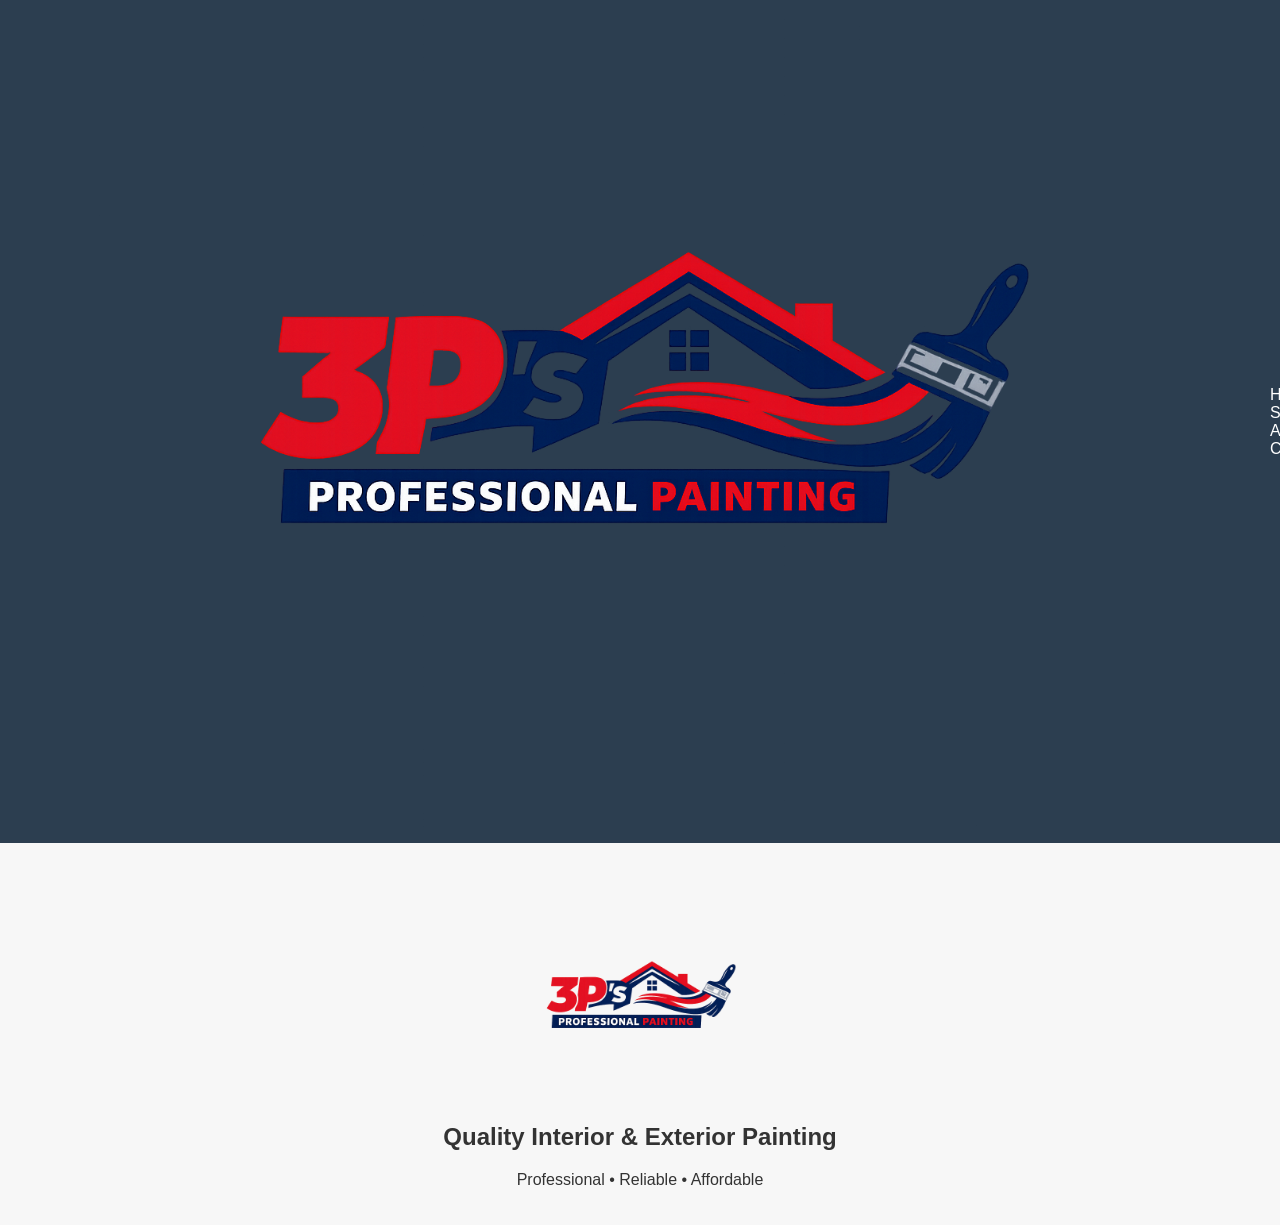
==== index.html @ cff3972e "initial commit" ====
<!DOCTYPE html>
<html lang="en">
<head>
    <meta charset="UTF-8">
    <meta name="viewport" content="width=device-width, initial-scale=1.0">
    <title>3P's Professional Painting</title>
    <link rel="stylesheet" href="style.css">
</head>
<body>

<header class="navbar">
  <img src="images/3ps-logo.png" class="nav-logo" alt="3P's logo">
  <nav>
    <a href="index.html">Home</a>
    <a href="services.html">Services</a>
    <a href="about.html">About</a>
    <a href="contact.html">Contact</a>
  </nav>
</header>

    <div class="container fade-in">
        <section class="hero">
            <img src="images/3ps-logo.png" class="hero-img" alt="3P's Professional Painting logo">
            <h2>Quality Interior & Exterior Painting</h2>
            <p>Professional • Reliable • Affordable</p>
        </section>
    </div>

    <script src="script.js"></script>
</body>
</html>
---- style.css ----
body {
  margin: 0;
  font-family: "Poppins", sans-serif;
  background: #f7f7f7;
  color: #333;
}

img {
  max-width: 100%;
  height: auto;
}

html, body {
  width: 100%;
  max-width: 100%;
  overflow-x: hidden;
}

.navbar {
  display: flex;
  justify-content: space-between;
  align-items: center;
  padding: 15px 30px;
  background: #2c3e50;
  color: white;
}

.logo {
  font-size: 1.4rem;
  font-weight: 700;
}

.navbar a {
  color: white;
  margin-left: 20px;
  text-decoration: none;
  font-weight: 500;
}

.navbar a:hover,
.navbar a.active {
  text-decoration: underline;
}

.container {
  max-width: 900px;
  width: 100%;
  margin: auto;
  padding: 20px;
}

.hero {
  text-align: center;
  margin-top: 40px;
}

.hero-img {
  width: 100%;
  max-width: 300px;
  height: auto;
  display: block;
  margin: 0 auto 20px;
}

.cta-btn {
  display: inline-block;
  background: #e74c3c;
  color: white;
  padding: 12px 25px;
  border-radius: 8px;
  text-decoration: none;
  font-weight: 600;
  margin-top: 15px;
}

.cta-btn:hover {
  background: #c0392b;
}

/* ------------------------------
   SERVICES PAGE
--------------------------------*/
.services-header {
  text-align: center;
  margin-bottom: 30px;
}

.services-header h2 {
  font-size: 2rem;
  color: #2c3e50;
}

.services-header p {
  color: #555;
  margin-top: 5px;
}

.services-grid {
  display: grid;
  grid-template-columns: 1fr 1fr;
  gap: 25px;
}

.service-card {
  background: white;
  padding: 20px;
  border-radius: 12px;
  box-shadow: 0 4px 12px rgba(0,0,0,0.08);
  transition: transform 0.2s ease, box-shadow 0.2s ease;
}

.service-card h3 {
  margin-top: 0;
  color: #e74c3c;
}

.service-card:hover {
  transform: translateY(-5px);
  box-shadow: 0 6px 18px rgba(0,0,0,0.12);
}

.fade-in {
  opacity: 0;
  animation: fadeIn 1.5s ease-in forwards;
}

@keyframes fadeIn {
  from { opacity: 0; }
  to { opacity: 1; }
}

@media (max-width: 768px) {
  .services-grid {
    grid-template-columns: 1fr;
  }

  .navbar {
    flex-direction: column;
    text-align: center;
  }

  .navbar nav a {
    margin: 10px;
    display: inline-block;
  }

  .nav-logo {
  height: 50px;
}

/* About Page */
.about-section {
  text-align: center;
  padding-top: 30px;
}

.about-logo {
  width: 100%;
  max-width: 220px;
  margin-bottom: 20px;
  display: block;
  margin-left: auto;
  margin-right: auto;
}

.about-section h2 {
  font-size: 2rem;
  color: #2c3e50;
  margin-bottom: 10px;
}

.about-section p {
  font-size: 1rem;
  line-height: 1.6;
  color: #555;
  margin-bottom: 15px;
}

/* Contact Page */
.contact-header {
  text-align: center;
  margin-bottom: 20px;
}

.contact-header h2 {
  font-size: 2rem;
  color: #2c3e50;
}

.contact-info {
  text-align: center;
  margin-bottom: 30px;
  color: #555;
}

.contact-info p {
  margin: 8px 0;
}

.contact-form-section {
  background: white;
  padding: 25px;
  border-radius: 12px;
  box-shadow: 0 4px 12px rgba(0,0,0,0.08);
}

.contact-form-section h3 {
  text-align: center;
  margin-bottom: 20px;
  color: #2c3e50;
}

.contact-form {
  display: flex;
  flex-direction: column;
  gap: 15px;
}

.contact-form input,
.contact-form textarea {
  padding: 12px;
  border: 1px solid #ccc;
  border-radius: 8px;
  font-size: 1rem;
  font-family: inherit;
}

.contact-form button {
  width: 100%;
}
}
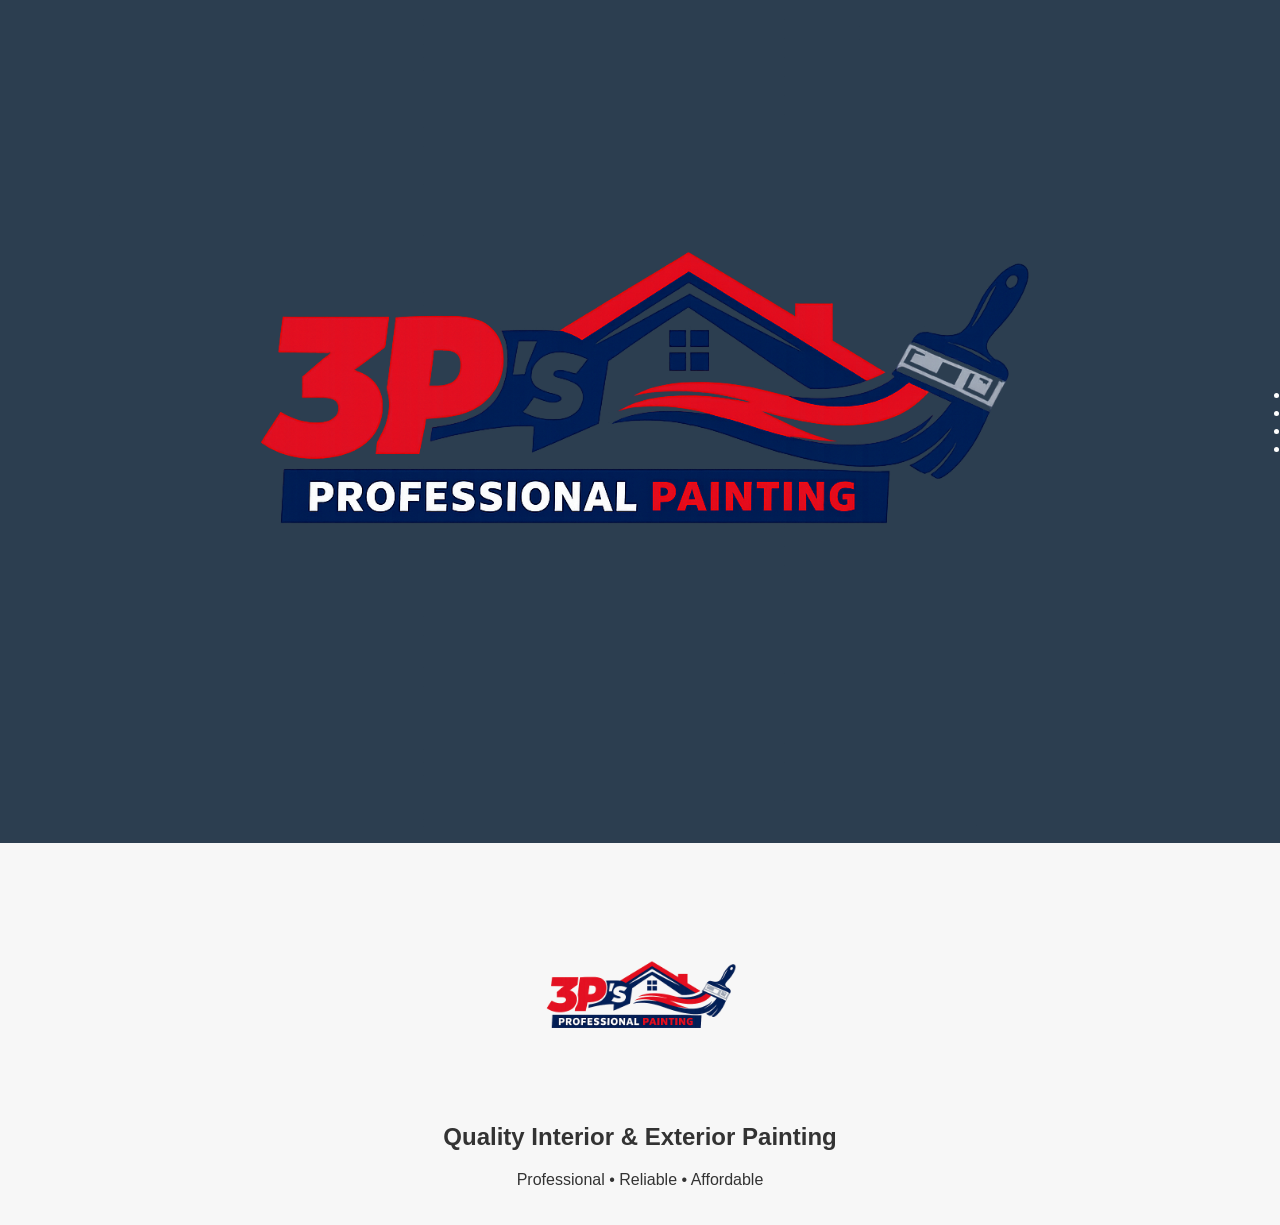
==== commit c40b561b: "minor changes" ====
--- a/index.html
+++ b/index.html
@@ -8,24 +8,27 @@
 </head>
 <body>
 
-<header class="navbar">
-  <img src="images/3ps-logo.png" class="nav-logo" alt="3P's logo">
-  <nav>
-    <a href="index.html">Home</a>
-    <a href="services.html">Services</a>
-    <a href="about.html">About</a>
-    <a href="contact.html">Contact</a>
-  </nav>
-</header>
+<!-- NAVBAR -->
+<nav class="navbar">
+    <img src="images/3ps-logo.png" class="nav-logo" alt="3P's logo">
 
-    <div class="container fade-in">
-        <section class="hero">
-            <img src="images/3ps-logo.png" class="hero-img" alt="3P's Professional Painting logo">
-            <h2>Quality Interior & Exterior Painting</h2>
-            <p>Professional • Reliable • Affordable</p>
-        </section>
-    </div>
+    <ul class="nav-links">
+        <li><a href="index.html">Home</a></li>
+        <li><a href="services.html">Services</a></li>
+        <li><a href="about.html">About</a></li>
+        <li><a href="contact.html">Contact</a></li>
+    </ul>
+</nav>
 
-    <script src="script.js"></script>
+<!-- HERO SECTION -->
+<div class="container fade-in">
+    <section class="hero">
+        <img src="images/3ps-logo.png" class="hero-img" alt="3P's Professional Painting logo">
+        <h2>Quality Interior & Exterior Painting</h2>
+        <p>Professional • Reliable • Affordable</p>
+    </section>
+</div>
+
+<script src="script.js"></script>
 </body>
 </html>
--- a/style.css
+++ b/style.css
@@ -134,18 +134,41 @@
     grid-template-columns: 1fr;
   }
 
-  .navbar {
-    flex-direction: column;
-    text-align: center;
-  }
+.navbar {
+  display: flex;
+  justify-content: space-between;
+  align-items: center;
+  padding: 15px 30px;
+  background-color: var(--navy);
+}
 
   .navbar nav a {
     margin: 10px;
     display: inline-block;
   }
 
-  .nav-logo {
+.nav-logo {
   height: 50px;
+  width: auto;
+  object-fit: contain;
+}
+
+/* NAV LINKS */
+.nav-links {
+    list-style: none;
+    display: flex;
+    gap: 25px;
+}
+
+.nav-links a {
+    color: white;
+    text-decoration: none;
+    font-weight: 500;
+    font-size: 1.1rem;
+}
+
+.nav-links a:hover {
+    color: var(--red);
 }
 
 /* About Page */
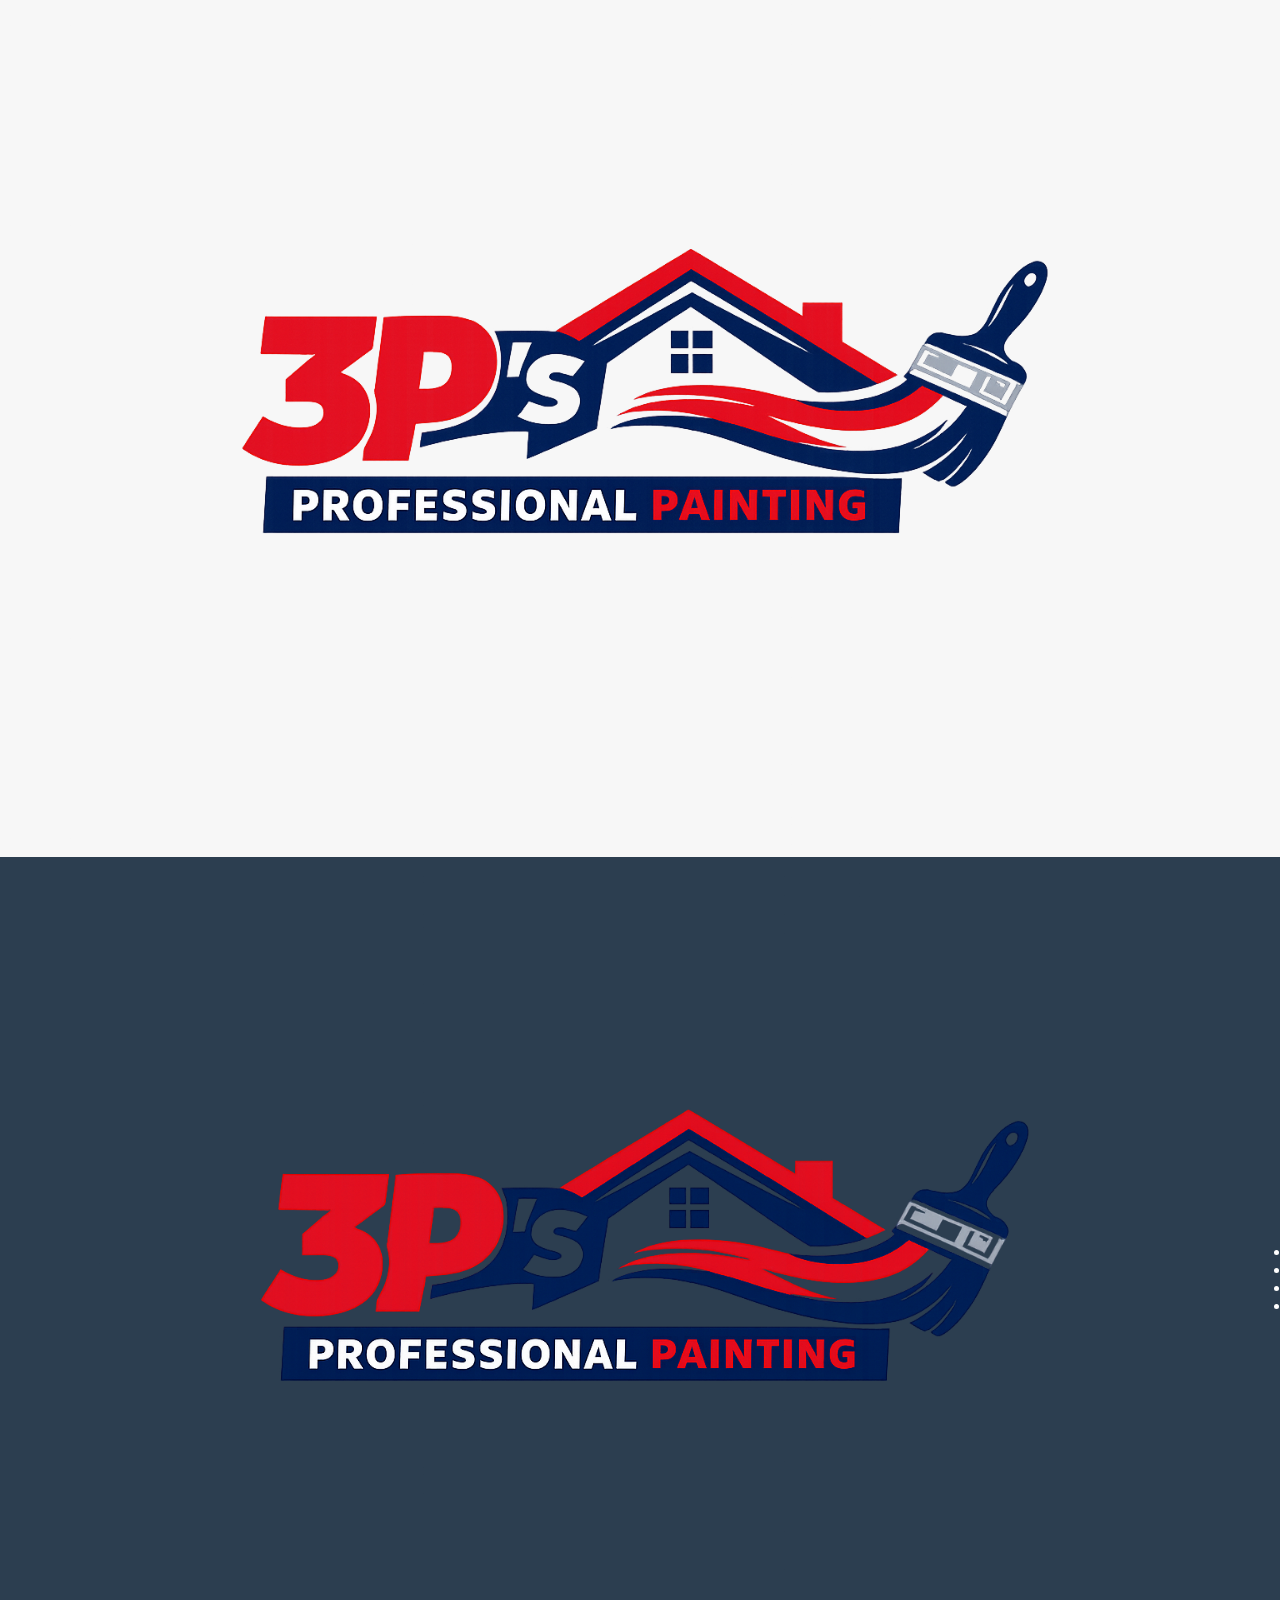
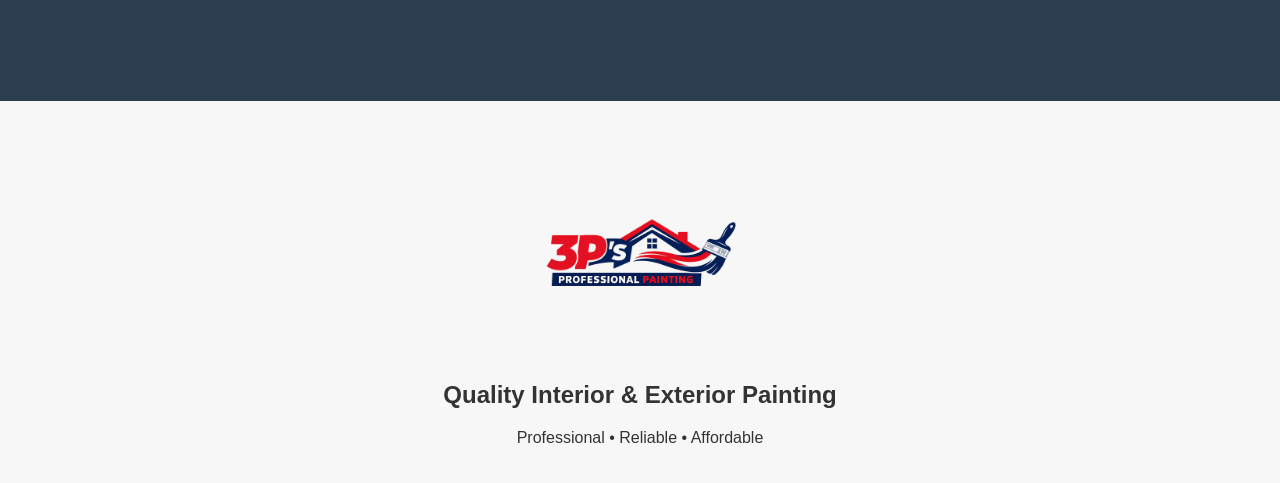
==== commit a21fa3fa: "more changes" ====
--- a/index.html
+++ b/index.html
@@ -7,6 +7,10 @@
     <link rel="stylesheet" href="style.css">
 </head>
 <body>
+
+<div class="logo-wrapper">
+    <img src="images/3ps-logo.png" class="big-logo" alt="3P's Professional Painting logo">
+</div>
 
 <!-- NAVBAR -->
 <nav class="navbar">
--- a/style.css
+++ b/style.css
@@ -135,11 +135,12 @@
   }
 
 .navbar {
-  display: flex;
-  justify-content: space-between;
-  align-items: center;
-  padding: 15px 30px;
-  background-color: var(--navy);
+    display: flex;
+    justify-content: center;
+    align-items: center;
+    gap: 40px;
+    padding: 20px 0;
+    width: 100%;
 }
 
   .navbar nav a {
@@ -157,14 +158,16 @@
 .nav-links {
     list-style: none;
     display: flex;
-    gap: 25px;
+    gap: 30px;
+    padding: 0;
+    margin: 0;
 }
 
 .nav-links a {
-    color: white;
+    color: #001f3f;
     text-decoration: none;
-    font-weight: 500;
-    font-size: 1.1rem;
+    font-size: 1.2rem;
+    font-weight: 600;
 }
 
 .nav-links a:hover {
@@ -251,4 +254,14 @@
 .contact-form button {
   width: 100%;
 }
+
+.logo-wrapper {
+    text-align: center;
+    margin-top: 20px;
+}
+
+.big-logo {
+    width: 300px;
+    height: auto;
+}
 }
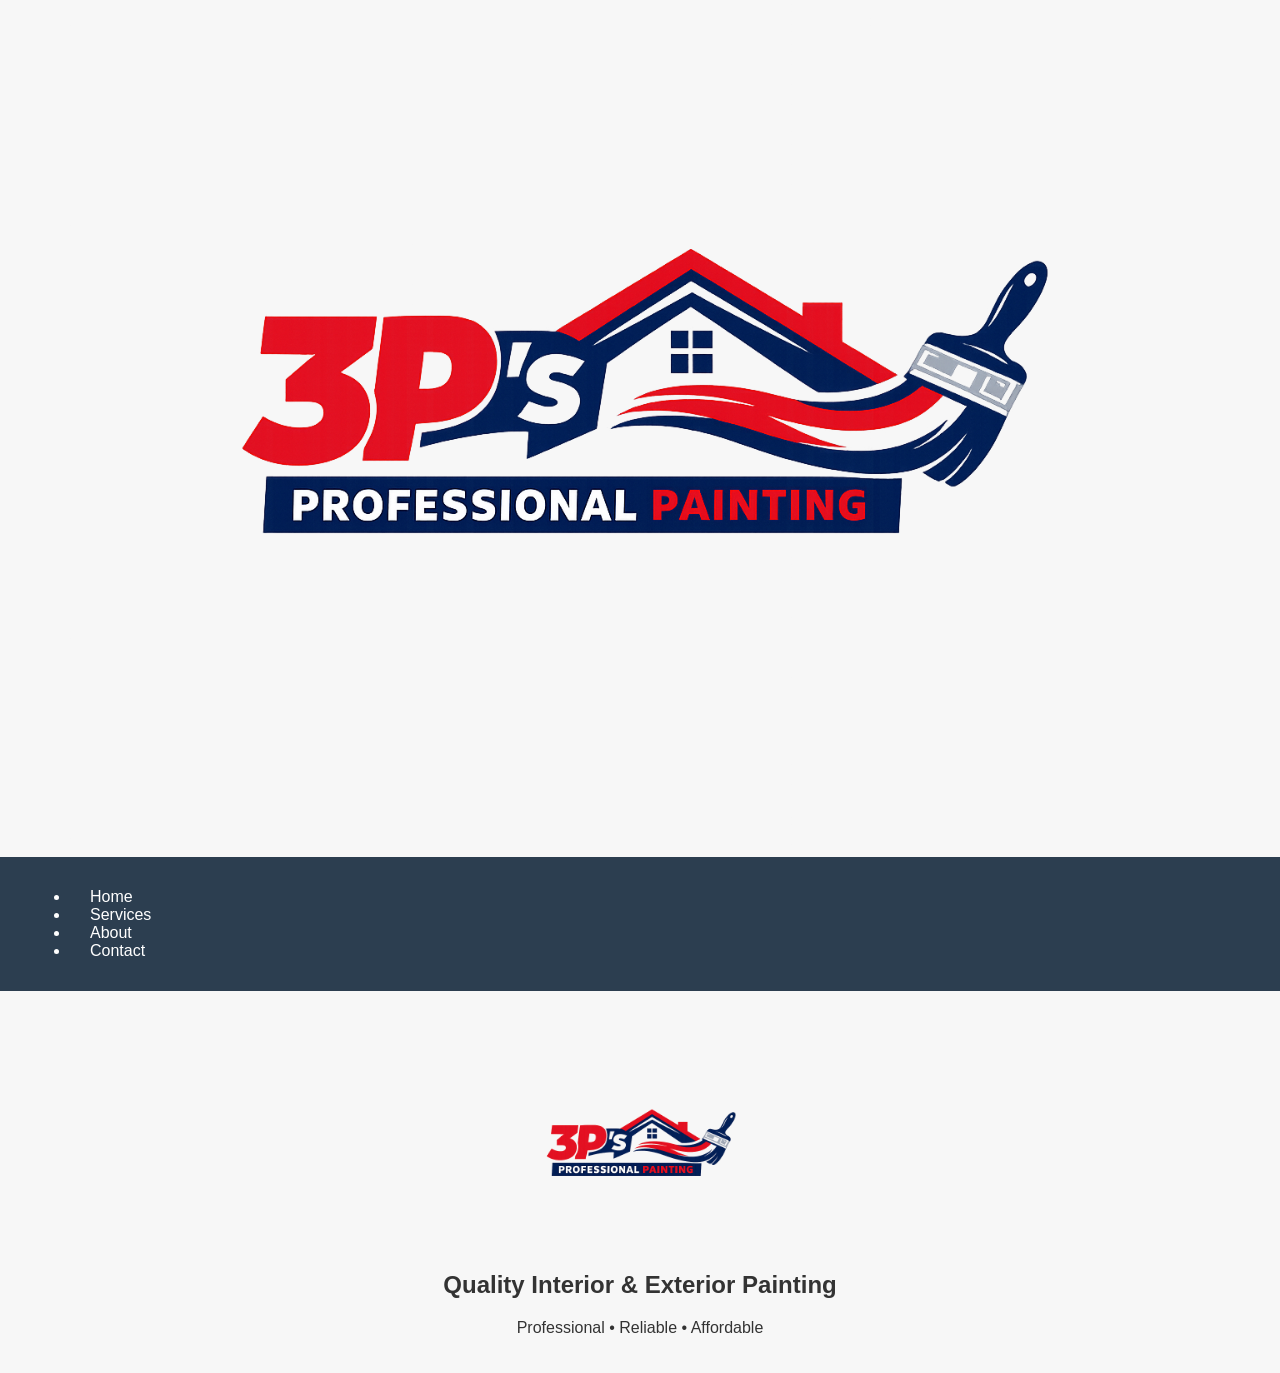
==== commit 25e17f83: "changes to logo appearance" ====
--- a/index.html
+++ b/index.html
@@ -14,8 +14,6 @@
 
 <!-- NAVBAR -->
 <nav class="navbar">
-    <img src="images/3ps-logo.png" class="nav-logo" alt="3P's logo">
-
     <ul class="nav-links">
         <li><a href="index.html">Home</a></li>
         <li><a href="services.html">Services</a></li>
--- a/style.css
+++ b/style.css
@@ -135,13 +135,13 @@
   }
 
 .navbar {
+    width: 100%;
     display: flex;
     justify-content: center;
-    align-items: center;
-    gap: 40px;
-    padding: 20px 0;
-    width: 100%;
-}
+    background-color: #001f3f;
+    padding: 15px 0;
+}
+
 
   .navbar nav a {
     margin: 10px;
@@ -154,25 +154,25 @@
   object-fit: contain;
 }
 
-/* NAV LINKS */
 .nav-links {
     list-style: none;
     display: flex;
-    gap: 30px;
+    gap: 40px;
+    margin: 0;
     padding: 0;
-    margin: 0;
 }
 
 .nav-links a {
-    color: #001f3f;
+    color: white;
     text-decoration: none;
     font-size: 1.2rem;
     font-weight: 600;
 }
 
 .nav-links a:hover {
-    color: var(--red);
-}
+    color: #ff4d4d;
+}
+
 
 /* About Page */
 .about-section {
